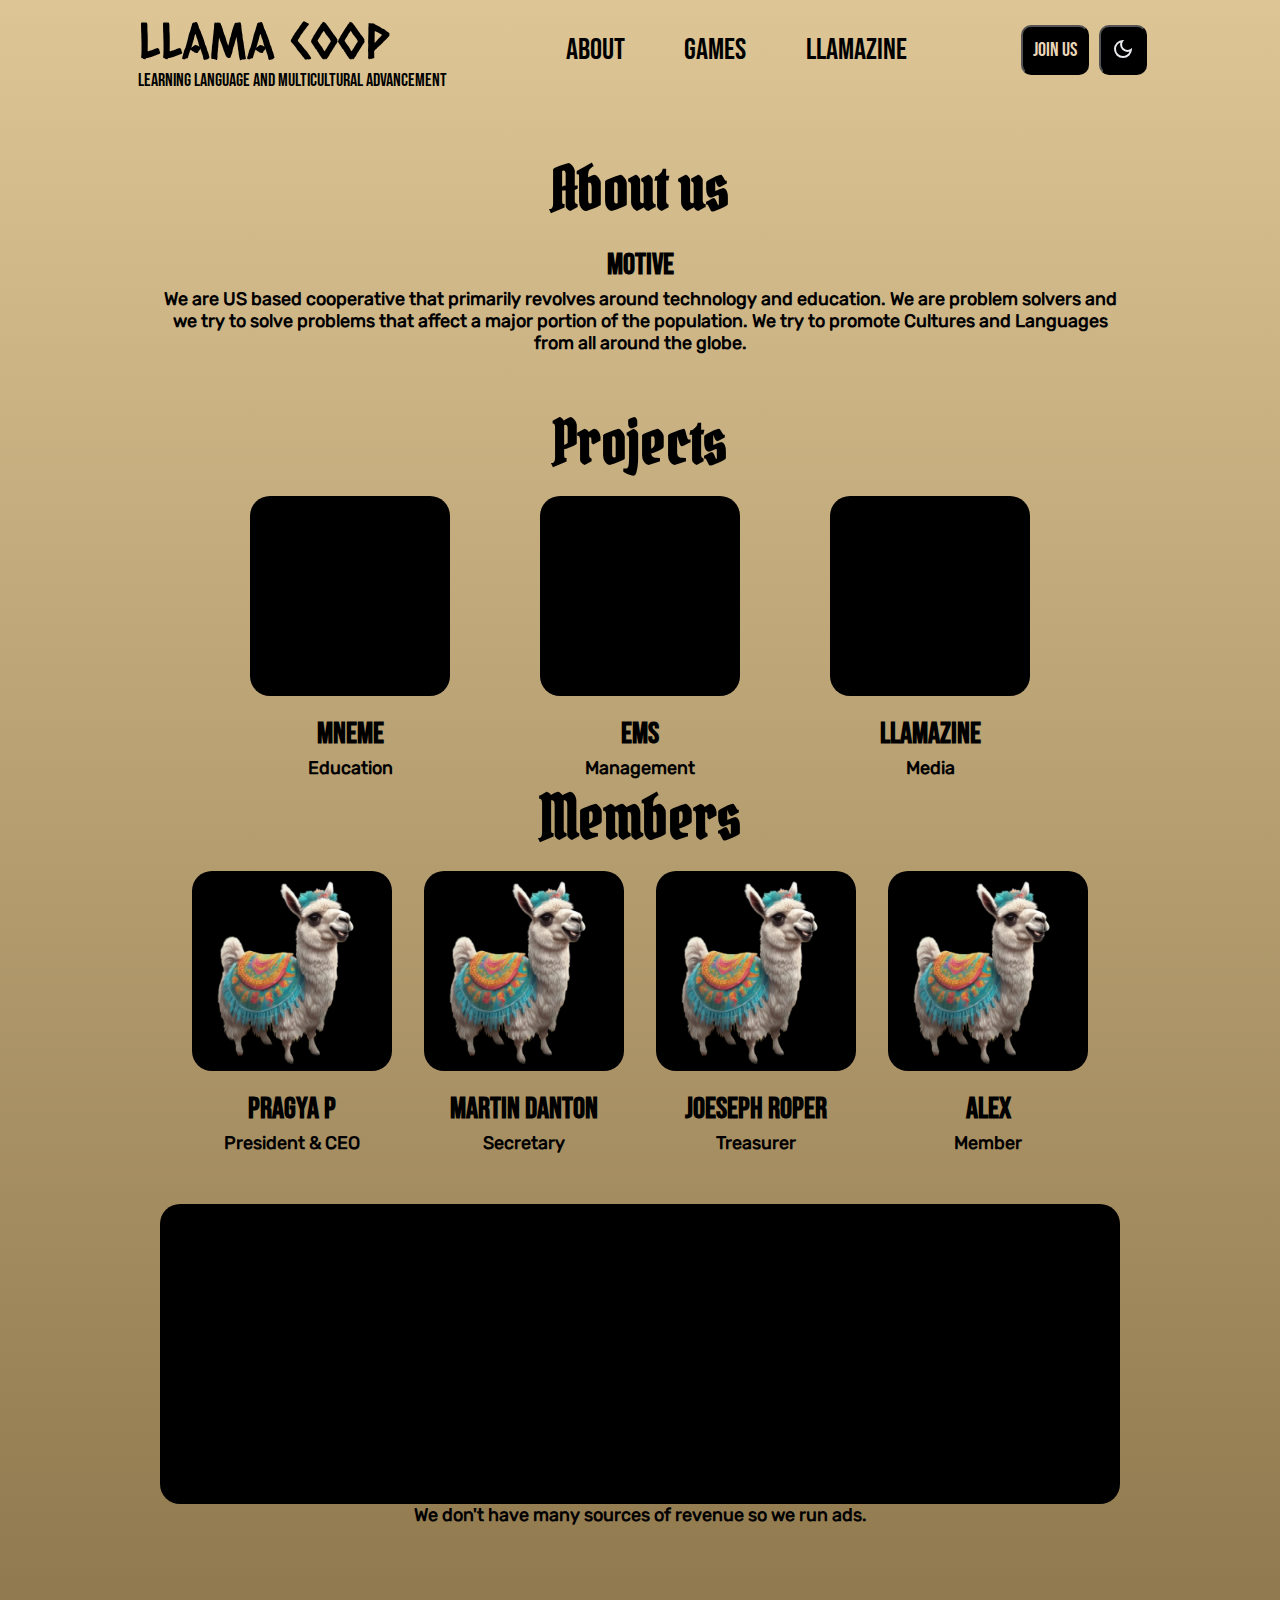
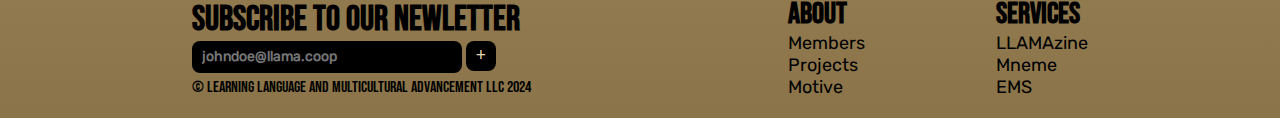
==== about.html @ 83cfc3ed "initial commit" ====
<!DOCTYPE html>
<html lang="en">

<head>
    <meta charset="UTF-8">
    <meta name="viewport" content="width=device-width, initial-scale=1.0">
    <link rel="stylesheet" href="global.css">
    <link rel="stylesheet" href="games.css">
    <title>About | Learning, Langugae And Multicultural Advancement</title>
</head>

<body>
    <header>
        <div class="headLogo">
            <a href="index.html">
                <h1>LLAMA Coop</h1>
                <p>Learning Language And Multicultural Advancement</p>
            </a>
        </div>
        <div>
            <nav>
                <a href="about.html">About</a>
                <a href="games.html">Games</a>
                <a href="zine.html">Llamazine</a>
            </nav>
        </div>
        <div class="headbtns">
            <button class="joinbtn" onclick="window.location.href='membershipform.html'">Join Us</button>
            <button data-theme-toggle><img src="/images/light_mode_24dp_FILL0_wght400_GRAD0_opsz24.svg"
                    id="themebtn"></button>
            <button onclick="menuToggle()" class="hamMenu" id="menubtnbg"><img
                    src="/images/menu_24dp_FILL0_wght400_GRAD0_opsz24.svg" id="menubtn"></button>
        </div>
    </header>

    <main>
        <section class="section section1">
            <div>
                <h2>About us</h2>
                <h3>Motive</h3>
                <p>We are US based cooperative that primarily revolves around technology and education. We are problem solvers and we try to solve problems that affect a major portion of the population. We try to promote Cultures and Languages from all around the globe.</p>
            </div>
        </section>
        <section class="section section2">
            <h2>Projects</h2>
            <div class="cards">
                <div class="card">
                    <a href="#"><img src="/images/icons8-arcade-100.png"></a>
                    <h3>Mneme</h3>
                    <p>Education</p>
                </div>
                <div class="card">
                    <a href="#"><img src="/images/icons8-arcade-100.png"></a>
                    <h3>EMS</h3>
                    <p>Management</p>
                </div>
                <div class="card">
                    <a href="#"><img src="/images/icons8-arcade-100.png"></a>
                    <h3>LLAMAzine</h3>
                    <p>Media</p>
                </div>
            </div>
        </section>

        <section class="section section2">
            <h2>Members</h2>
            <div class="cards">
                <div class="card">
                    <a href="#"><img src="/images/llama1.png"></a>
                    <h3>Pragya P</h3>
                    <p>President & CEO</p>
                </div>
                <div class="card">
                    <a href="#"><img src="/images/llama1.png"></a>
                    <h3>Martin Danton</h3>
                    <p>Secretary</p>
                </div>
                <div class="card">
                    <a href="#"><img src="/images/llama1.png"></a>
                    <h3>Joeseph Roper</h3>
                    <p>Treasurer</p>
                </div>
                <div class="card">
                    <a href="#"><img src="/images/llama1.png"></a>
                    <h3>Alex</h3>
                    <p>Member</p>
                </div>
            </div>
        </section>
        
        <section class="section section3">
            <!--ADVERTS-->
            <div class="ad"></div>
            <p class="adpara">We don't have many sources of revenue so we run ads.</p>
        </section>
    </main>

    <footer>
        <div class="newsletterform">
            <h2>Subscribe to our Newletter</h2>
            <form>
                <input type="email" id="mail_input" placeholder="johndoe@llama.coop">
                <input type="submit" id="submitbtn" value="+">
            </form>
            <div class="copyright">© Learning Language And Multicultural Advancement LLC 2024</div>
        </div>
        <div class="footerlinks">
            <div class="Col">
                <h3>About</h3>
                <a href="#">Members</a>
                <a href="#">Projects</a>
                <a href="#">Motive</a>
            </div>
            <div class="Col">
                <h3>Services</h3>
                <a href="zine.html">LLAMAzine</a>
                <a href="#">Mneme</a>
                <a href="#">EMS</a>
            </div>
        </div>
    </footer>

    <div id="sideMenu">
        <a href="membershipform.html">Join Us</a>
        <a href="about.html">About</a>
        <a href="games.html">Games</a>
        <a href="zine.html">LLAMAzine</a>
        <img src="/images/llama3.png" id="menullama">
    </div>

    <script src="theme.js"></script>
    <script src="menu.js"></script>
</body>

</html>
---- global.css ----
@font-face {
    font-family: 'Jacquard';
    font-weight: normal;
    font-style: normal;
    src: url('/fonts/Jacquard_12/Jacquard12-Regular.ttf');
}

@font-face {
    font-family: 'Danfo';
    font-weight: normal;
    font-style: normal;
    src: url('/fonts/Danfo/Danfo-Regular-VariableFont_ELSH.ttf');
}

@font-face {
    font-family: 'Bebas_Neue';
    font-weight: normal;
    font-style: normal;
    src: url('/fonts/Bebas_Neue/BebasNeue-Regular.ttf');
}

@font-face {
    font-family: 'Roboto';
    font-weight: normal;
    font-style: normal;
    src: url('/fonts/Rubik/Rubik-VariableFont_wght.ttf');
}

@font-face {
    font-family: 'PirateOne';
    font-weight: normal;
    font-style: normal;
    src: url('/fonts/Pirata_One/PirataOne-Regular.ttf');
}

@font-face {
    font-family: 'Ceasar_Dressing';
    font-weight: normal;
    font-style: normal;
    src: url('/fonts/Caesar_Dressing/CaesarDressing-Regular.ttf');
}

* {
    margin: 0px;
    padding: 0px;
    font-family: Sofia Sans;
    transition: 0.5s ease-in-out;
}

:root {
    --bg: #E9D6B8;
    --g1: linear-gradient(#ddc595, #8b7449);
    --tc: black;
    --lc: ;
    --btc: #E9D6B8;
    --invert: invert(100%);
    --invertoff: invert(0%);
    /*Link-Colour*/
}

[data-theme="light"] {
    --bg: #E9D6B8;
    --g1: linear-gradient(#ddc595, #8b7449);
    --tc: black;
    --lc: ;
    --btc: #E9D6B8;
    --invert: invert(100%);
    --invertoff: invert(0%);
    /*Link-Colour*/
}

[data-theme="dark"] {
    --bg: #E9D6B8;
    --g1: linear-gradient(black, #4a3d28);
    --tc: white;
    --lc: ;
    --btc: black;
    --invert: invert(0%);
    --invertoff: invert(100%);
    /*Link-Colour*/
}

a {
    text-decoration: none;
}

body {
    background-image: var(--g1);
    min-height: 100vh;
    overflow-x: hidden;
}

/*Removing the scrollbar*/
body::-webkit-scrollbar {
    display: none;
}

/*Header*/
header {
    display: flex;
    width: 80%;
    margin: auto;
    justify-content: space-between;
    align-items: center;
    height: 100px;
    min-width: 950px;
}

.headLogo h1 {
    font-weight: 500;
    font-size: 50px;
    color: var(--tc);
    padding: 0px 10px;
    margin-top: 10px;
    border-radius: 10px 10px 0px 0px;
    font-family: Ceasar_Dressing;
}

.headLogo p {
    color: var(--tc);
    padding: 0px 10px 10px 10px;
    border-radius: 0px 0px 10px 10px;
    font-size: 18px;
    font-weight: 500;
    font-family: Bebas_Neue;
}

nav {
    width: max-content;
    min-width: 400px;
    display: flex;
}

nav a {
    text-decoration: none;
    color: var(--tc);
    margin: auto;
    font-weight: 550;
    font-size: 30px;
    font-family: Bebas_Neue;
}

.hamMenu {
    display: none;
    z-index: 1;
}

.headbtns {
    display: flex;
    align-items: center;
    justify-content: space-evenly;
}

.headbtns button {
    padding: 10px;
    border-radius: 10px;
    background-color: var(--tc);
    color: var(--btc);
    font-size: 20px;
    font-family: Bebas_Neue;
    margin: 0px 5px;
    height: 50px;
}

/*BODY*/
main {
    width: 75%;
    margin: auto;
    display: flex;
    flex-direction: column;
    min-width: 900px;
}

.section {
    display: flex;
    align-items: center;
    margin: 50px auto;
}

.section h2 {
    font-size: 60px;
    font-family: PirateOne;
    color: var(--tc);
}

.section p {
    font-size: 18px;
    font-family: Roboto;
    font-weight: 600;
    color: var(--tc);
}

/*SECTION 1*/
.section1_content {
    width: 60%;
    margin: auto;
    display: flex;
    flex-direction: column;
    justify-content: space-between;
    align-items: center;
    height: auto;
}

.section1_text {
    margin: 0px 0px 30px 0px;
}

.section1 img {
    margin: auto;
    width: 20%;
    min-width: 280px;
    margin: 15px;
    border-radius: 20px;
}

#introLinks {
    display: flex;
    justify-content: space-between;
    width: 100%;
}

#introLinks div {
    display: flex;
}

#introLinks a {
    text-decoration: none;
    color: var(--btc);
    background-color: var(--tc);
    border-radius: 8px;
    display: flex;
    align-items: center;
    justify-content: center;
}

.productsbtns a {
    color: var(--btc);
    font-size: 20px;
    font-family: Bebas_Neue;
    padding: 10px;
    margin: 0px 15px;
}

.mediabtns a {
    padding: 5px;
    margin: 0px 5px;
    width: 30px;
    height: 30px;
}

.mediabtns a svg {
    filter: var(--invert);
}



/*SECTION 3*/
.section-para {
    margin: auto;
    width: 45%;
    min-height: 200px;
    height: max-content;
    background-color: var(--tc);
    padding: 20px;
    border-radius: 8px;
}

.section-para ul li {
    font-family: Roboto;
    display: flex;
    align-items: center;
    font-size: 18px;
}

.section-para ul,
.section-para h2 {
    color: var(--btc);
}

.section-links {
    width: 50%;
    margin: auto;
    min-width: 450px;
    height: max-content;
}

.venture-links,
.social-links {
    display: flex;
    flex-direction: row;
    width: 100%;
    margin: auto;
}

.venture-links section,
.social-links section {
    border-radius: 8px;
    background-color: var(--tc);
    margin: 5px auto;
}

.venture-links section a {
    width: 100%;
    display: flex;
    justify-content: center;
    align-items: center;
    height: 100%;
}

.linkimg {
    width: 60%;
    margin: auto;
}

.social-links section svg,
.venture-links section img {
    filter: var(--invert);
}

.venture-links section {
    height: 200px;
    width: 45%;
}

.social-links section a {
    width: 80px;
    height: 80px;
}

/*FOOTER*/
footer {
    width: 100%;
    display: flex;
    align-items: center;
    padding: 20px;
    align-items: center;
    justify-content: space-between;
    width: 70%;
    margin: auto;
    min-width: 850px;
}

.newsletterform h2 {
    font-family: Bebas_Neue;
    font-size: 35px;
    color: var(--tc);
}

#mail_input {
    height: 30px;
    width: 250px;
    border: none;
    border-radius: 8px;
    background-color: var(--tc);
    color: var(--btc);
    padding: 1px 10px;
    font-size: 14px;
    font-weight: 600;
    font-family: Roboto;
}

#submitbtn {
    width: 30px;
    height: 30px;
    border: none;
    border-radius: 8px;
    background-color: var(--tc);
    color: var(--btc);
    font-size: 18px;
    font-weight: 800;
}

.footerlinks {
    display: flex;
    min-width: 300px;
    align-items: center;
    justify-content: space-between;
}

.footerlinks h3 {
    font-family: Bebas_Neue;
    font-size: 30px;
    color: var(--tc);
}

.footerlinks a {
    text-decoration: none;
    font-size: 18px;
    font-weight: 500;
    color: var(--tc);
    font-family: Roboto;
}

.Col {
    display: flex;
    flex-direction: column;
}

.copyright {
    margin-top: 5px;
    font-size: 16px;
    font-family: Bebas_Neue;
    color: var(--tc);
}

/*SIDE MENU*/
#sideMenu {
    width: 100%;
    height: 100vh;
    background-color: var(--btc);
    position: fixed;
    z-index: 0;
    top: 0;
    left: 0;
    display: flex;
    flex-direction: column;
    align-items: center;
    justify-content: space-evenly;
    opacity: 0%;
    transition: 0.5s ease-in-out;
    display: none;
}

#sideMenu a {
    text-decoration: none;
    color: var(--tc);
    font-family: Bebas_Neue;
    font-size: 40px;
    width: 100%;
    text-align: center;
}

#menullama {
    width: 250px;
}

/*TABLET VIEW*/
@media only screen and (max-width:1020px) {
    header {
        min-width: 750px;
    }

    nav {
        display: none;
    }

    .hamMenu {
        display: inline;
    }

    .hamMenu img {
        filter: var(--invertoff);
    }

    main {
        width: 90%;
        margin: auto;
        min-width: 650px;
    }

    .section1 img {
        min-width: 200px;
    }

    .section h2 {
        font-size: 50px;
    }

    .section p {
        font-size: 18px;
    }

    .section2 {
        width: 95%;
    }

    .section-links {
        min-width: 350px;
    }

    .venture-links section {
        height: 190px;
    }

    .social-links section {
        width: 60px;
        height: 60px;
    }

    footer {
        min-width: 700px;
    }

    #sideMenu {
        display: flex;
        z-index: -1;
    }
}

/*PHONES*/
@media only screen and (max-width:760px) {


    header {
        width: 95%;
        min-width: 200px;
    }

    .headLogo h1 {
        font-weight: 500;
        font-size: 35px;
    }

    .headLogo p {
        font-size: 12px;
        font-weight: 500;
    }

    .headbtns button {
        padding: 8px;
        font-size: 18px;
        font-family: Bebas_Neue;
    }

    .joinbtn {
        display: none;
    }

    main {
        width: 90%;
        min-width: 200px;
    }

    .section h2 {
        font-size: 45px;
    }

    .section p {
        font-size: 18px;
    }

    .section1_content {
        width: 95%;
    }

    .section1 {
        flex-direction: column;
        height: auto;
        width: 90%;
    }

    .section1 img {
        min-width: 200px;
        width: 100%;
    }

    #introLinks {
        flex-direction: column;
    }

    .productsbtns a,
    .mediabtns a {
        margin: 10px 5px;
    }

    .section2 {
        width: 90%;
    }

    .section3 {
        flex-direction: column;
    }

    .section-para {
        width: 90%;
    }

    .section-para h2 {
        font-size: 40px;
    }

    .section-links {
        min-width: 250px;
        width: 100%;
    }

    .venture-links {
        width: 100%;
        justify-content: space-between;
    }

    .venture-links section {
        width: 48%;
        margin: 5px 0px;
        height: 150px;
    }

    .social-links {
        width: 100%;
        justify-content: space-between;
    }

    .social-links section {
        margin: 5px 0px;
    }

    footer {
        width: 90%;
        min-width: 200px;
        flex-direction: column;
    }

    .newsletterform {
        margin: 10px 0px;
    }
}
---- games.css ----
section {
    margin: 50px auto;
}

section h2,
section p {
    text-align: center;
}

section h3 {
    font-family: Bebas_Neue;
    font-size: 30px;
    text-align: center;
    margin: 20px auto 5px auto;
    color: var(--tc);
}

.section2 {
    margin: 0px;
    flex-direction: column;
}

.section3 {
    display: flex;
    flex-direction: column;
    width: 100%;
}

.ad {
    border-radius: 20px;
    width: 100%;
    height: 300px;
    background-color: var(--tc);
}

.cards {
    display: flex;
    align-items: center;
    justify-content: space-evenly;
    width: 100%;
    flex-wrap: wrap;
}

.card a {
    display: flex;
    align-items: center;
    justify-content: center;
    width: 200px;
    height: 200px;
    background-color: var(--tc);
    border-radius: 20px;
    margin: 15px auto;
}

.card img {
    width: 100%;
    height: 100%;
    object-fit: cover;
    overflow: hidden;
    margin: auto;
}

.card h3 {
    font-family: Bebas_Neue;
    font-size: 30px;
}

.card p {
    font-family: Roboto;
}

#membershipform {
    display: flex;
    flex-direction: column;
    width: 75%;
}

#membershipform label,
#membershipform input, #membershipform button {
    color: var(--tc);
    font-family: Bebas_Neue;
    font-size: 25px;
}

#membershipform input, #membershipform textarea, #membershipform button {
    font-size: 20px;
    border-radius: 8px;
    background-color: var(--tc);
    color: var(--btc);
    padding: 2px 15px;
    margin-bottom: 15px;
}

/*PHONES*/
@media only screen and (max-width:760px) {
    .cards {
        flex-direction: column;
    }

    .card {
        margin: 20px 0px;
    }
}
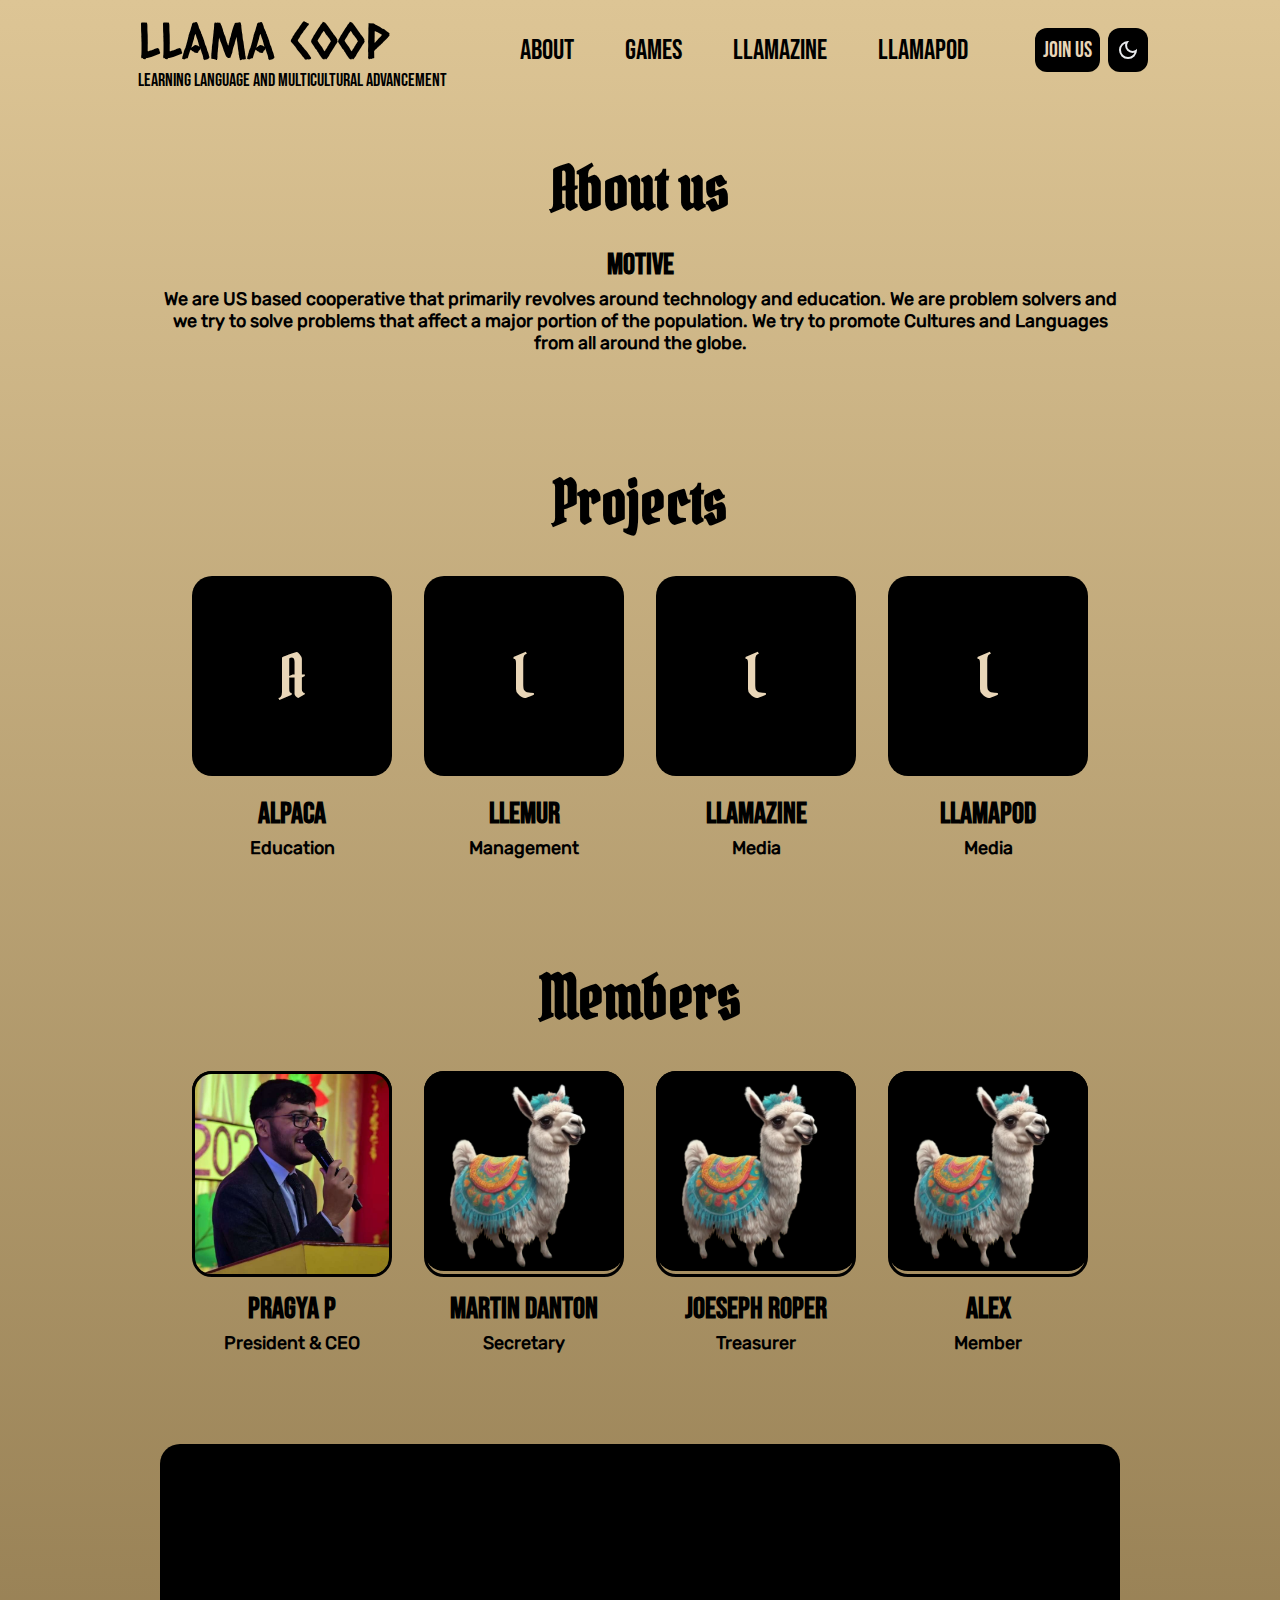
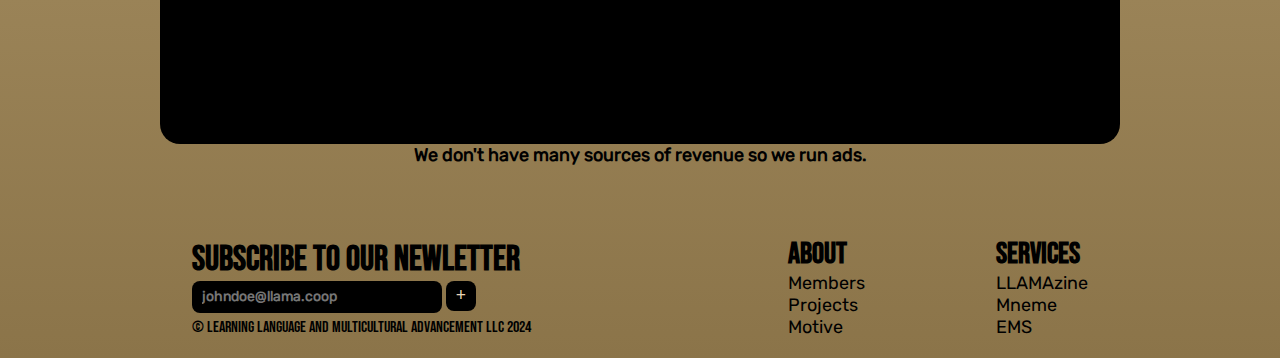
==== commit bdc1d77b: "idk what I did" ====
--- a/about.html
+++ b/about.html
@@ -22,6 +22,7 @@
                 <a href="about.html">About</a>
                 <a href="games.html">Games</a>
                 <a href="zine.html">Llamazine</a>
+                <a href="pod.html">Llamapod</a>
             </nav>
         </div>
         <div class="headbtns">
@@ -41,47 +42,52 @@
                 <p>We are US based cooperative that primarily revolves around technology and education. We are problem solvers and we try to solve problems that affect a major portion of the population. We try to promote Cultures and Languages from all around the globe.</p>
             </div>
         </section>
-        <section class="section section2">
+        <section class="section section2 cards-section">
             <h2>Projects</h2>
             <div class="cards">
-                <div class="card">
-                    <a href="#"><img src="/images/icons8-arcade-100.png"></a>
-                    <h3>Mneme</h3>
+                <div class="card project">
+                    <a href="https://joedev.xyz/mneme" target="_blank">A</a>
+                    <h3>Alpaca</h3>
                     <p>Education</p>
                 </div>
-                <div class="card">
-                    <a href="#"><img src="/images/icons8-arcade-100.png"></a>
-                    <h3>EMS</h3>
+                <div class="card project">
+                    <a href="https://llama.coop/llemur" target="_blank">L</a>
+                    <h3>LLemur</h3>
                     <p>Management</p>
                 </div>
-                <div class="card">
-                    <a href="#"><img src="/images/icons8-arcade-100.png"></a>
+                <div class="card project">
+                    <a href="zine.html">L</a>
                     <h3>LLAMAzine</h3>
+                    <p>Media</p>
+                </div>
+                <div class="card project">
+                    <a href="pod.html">L</a>
+                    <h3>LLAMApod</h3>
                     <p>Media</p>
                 </div>
             </div>
         </section>
 
-        <section class="section section2">
+        <section class="section section2 cards-section">
             <h2>Members</h2>
             <div class="cards">
-                <div class="card">
-                    <a href="#"><img src="/images/llama1.png"></a>
+                <div class="card member">
+                    <a href="https://kiztbz.xyz/"><img src="/images/president.jpg" alt="Pragya P a.k.a kiztbz - President and CEO of LLAMA coop"></a>
                     <h3>Pragya P</h3>
                     <p>President & CEO</p>
                 </div>
-                <div class="card">
-                    <a href="#"><img src="/images/llama1.png"></a>
+                <div class="card member">
+                    <a href="#"><img src="/images/llama1.png" alt="Martin Danton a.k.a mart1d4 - Secretary of LLAMA coop"></a>
                     <h3>Martin Danton</h3>
                     <p>Secretary</p>
                 </div>
-                <div class="card">
-                    <a href="#"><img src="/images/llama1.png"></a>
+                <div class="card member">
+                    <a href="https://joedev.xyz/"><img src="/images/llama1.png" alt="Joeseph Roper a.k.a joewrotehaikus - Treasurer of LLAMA coop"></a>
                     <h3>Joeseph Roper</h3>
                     <p>Treasurer</p>
                 </div>
-                <div class="card">
-                    <a href="#"><img src="/images/llama1.png"></a>
+                <div class="card member">
+                    <a href="#"><img src="/images/llama1.png" alt="Alexis a.k.a hmtici - member of LLAMA Coop"></a>
                     <h3>Alex</h3>
                     <p>Member</p>
                 </div>
@@ -125,6 +131,7 @@
         <a href="about.html">About</a>
         <a href="games.html">Games</a>
         <a href="zine.html">LLAMAzine</a>
+        <a href="pod.html">Llamapod</a>
         <img src="/images/llama3.png" id="menullama">
     </div>
 
--- a/global.css
+++ b/global.css
@@ -1,616 +1,642 @@
 @font-face {
-    font-family: 'Jacquard';
-    font-weight: normal;
-    font-style: normal;
-    src: url('/fonts/Jacquard_12/Jacquard12-Regular.ttf');
+  font-family: "Jacquard";
+  font-weight: normal;
+  font-style: normal;
+  src: url("/fonts/Jacquard_12/Jacquard12-Regular.ttf");
 }
 
 @font-face {
-    font-family: 'Danfo';
-    font-weight: normal;
-    font-style: normal;
-    src: url('/fonts/Danfo/Danfo-Regular-VariableFont_ELSH.ttf');
+  font-family: "Danfo";
+  font-weight: normal;
+  font-style: normal;
+  src: url("/fonts/Danfo/Danfo-Regular-VariableFont_ELSH.ttf");
 }
 
 @font-face {
-    font-family: 'Bebas_Neue';
-    font-weight: normal;
-    font-style: normal;
-    src: url('/fonts/Bebas_Neue/BebasNeue-Regular.ttf');
+  font-family: "Bebas_Neue";
+  font-weight: normal;
+  font-style: normal;
+  src: url("/fonts/Bebas_Neue/BebasNeue-Regular.ttf");
 }
 
 @font-face {
-    font-family: 'Roboto';
-    font-weight: normal;
-    font-style: normal;
-    src: url('/fonts/Rubik/Rubik-VariableFont_wght.ttf');
+  font-family: "Roboto";
+  font-weight: normal;
+  font-style: normal;
+  src: url("/fonts/Rubik/Rubik-VariableFont_wght.ttf");
 }
 
 @font-face {
-    font-family: 'PirateOne';
-    font-weight: normal;
-    font-style: normal;
-    src: url('/fonts/Pirata_One/PirataOne-Regular.ttf');
+  font-family: "PirateOne";
+  font-weight: normal;
+  font-style: normal;
+  src: url("/fonts/Pirata_One/PirataOne-Regular.ttf");
 }
 
 @font-face {
-    font-family: 'Ceasar_Dressing';
-    font-weight: normal;
-    font-style: normal;
-    src: url('/fonts/Caesar_Dressing/CaesarDressing-Regular.ttf');
+  font-family: "Ceasar_Dressing";
+  font-weight: normal;
+  font-style: normal;
+  src: url("/fonts/Caesar_Dressing/CaesarDressing-Regular.ttf");
 }
 
 * {
-    margin: 0px;
-    padding: 0px;
-    font-family: Sofia Sans;
-    transition: 0.5s ease-in-out;
+  margin: 0px;
+  padding: 0px;
+  font-family: Sofia Sans;
+  transition: 0.5s ease-in-out;
 }
 
 :root {
-    --bg: #E9D6B8;
-    --g1: linear-gradient(#ddc595, #8b7449);
-    --tc: black;
-    --lc: ;
-    --btc: #E9D6B8;
-    --invert: invert(100%);
-    --invertoff: invert(0%);
-    /*Link-Colour*/
+  --bg: #e9d6b8;
+  --g1: linear-gradient(#ddc595, #8b7449);
+  --tc: black;
+  --lc: ;
+  --btc: #e9d6b8;
+  --invert: invert(100%);
+  --invertoff: invert(0%);
+  /*Link-Colour*/
 }
 
 [data-theme="light"] {
-    --bg: #E9D6B8;
-    --g1: linear-gradient(#ddc595, #8b7449);
-    --tc: black;
-    --lc: ;
-    --btc: #E9D6B8;
-    --invert: invert(100%);
-    --invertoff: invert(0%);
-    /*Link-Colour*/
+  --bg: #e9d6b8;
+  --g1: linear-gradient(#ddc595, #8b7449);
+  --tc: black;
+  --lc: ;
+  --btc: #e9d6b8;
+  --invert: invert(100%);
+  --invertoff: invert(0%);
+  /*Link-Colour*/
 }
 
 [data-theme="dark"] {
-    --bg: #E9D6B8;
-    --g1: linear-gradient(black, #4a3d28);
-    --tc: white;
-    --lc: ;
-    --btc: black;
-    --invert: invert(0%);
-    --invertoff: invert(100%);
-    /*Link-Colour*/
+  --bg: #e9d6b8;
+  --g1: linear-gradient(black, #4a3d28);
+  --tc: white;
+  --lc: ;
+  --btc: black;
+  --invert: invert(0%);
+  --invertoff: invert(100%);
+  /*Link-Colour*/
 }
 
 a {
-    text-decoration: none;
+  text-decoration: none;
 }
 
 body {
-    background-image: var(--g1);
-    min-height: 100vh;
-    overflow-x: hidden;
+  background-image: var(--g1);
+  min-height: 100vh;
+  overflow-x: hidden;
 }
 
 /*Removing the scrollbar*/
 body::-webkit-scrollbar {
-    display: none;
+  display: none;
 }
 
 /*Header*/
 header {
-    display: flex;
-    width: 80%;
-    margin: auto;
-    justify-content: space-between;
-    align-items: center;
-    height: 100px;
-    min-width: 950px;
+  display: flex;
+  width: 80%;
+  margin: auto;
+  justify-content: space-between;
+  align-items: center;
+  height: 100px;
+  min-width: 950px;
 }
 
 .headLogo h1 {
-    font-weight: 500;
-    font-size: 50px;
-    color: var(--tc);
-    padding: 0px 10px;
-    margin-top: 10px;
-    border-radius: 10px 10px 0px 0px;
-    font-family: Ceasar_Dressing;
+  font-weight: 500;
+  font-size: 50px;
+  color: var(--tc);
+  padding: 0px 10px;
+  margin-top: 10px;
+  border-radius: 10px 10px 0px 0px;
+  font-family: Ceasar_Dressing;
 }
 
 .headLogo p {
-    color: var(--tc);
-    padding: 0px 10px 10px 10px;
-    border-radius: 0px 0px 10px 10px;
-    font-size: 18px;
-    font-weight: 500;
-    font-family: Bebas_Neue;
+  color: var(--tc);
+  padding: 0px 10px 10px 10px;
+  border-radius: 0px 0px 10px 10px;
+  font-size: 18px;
+  font-weight: 500;
+  font-family: Bebas_Neue;
 }
 
 nav {
-    width: max-content;
-    min-width: 400px;
-    display: flex;
+  width: max-content;
+  min-width: 500px;
+  display: flex;
 }
 
 nav a {
-    text-decoration: none;
-    color: var(--tc);
-    margin: auto;
-    font-weight: 550;
-    font-size: 30px;
-    font-family: Bebas_Neue;
+  text-decoration: none;
+  color: var(--tc);
+  margin: auto;
+  font-weight: 500;
+  font-size: 28px;
+  font-family: Bebas_Neue;
 }
 
 .hamMenu {
-    display: none;
-    z-index: 1;
+  display: none;
+  z-index: 1;
 }
 
 .headbtns {
-    display: flex;
-    align-items: center;
-    justify-content: space-evenly;
+  display: flex;
+  align-items: center;
+  justify-content: space-evenly;
+}
+
+button {
+  display: flex;
+  align-items: center;
 }
 
 .headbtns button {
-    padding: 10px;
-    border-radius: 10px;
-    background-color: var(--tc);
-    color: var(--btc);
-    font-size: 20px;
-    font-family: Bebas_Neue;
-    margin: 0px 5px;
-    height: 50px;
+  border: none;
+  padding: 8px;
+  border-radius: 12px;
+  background-color: var(--tc);
+  color: var(--btc);
+  font-size: 22px;
+  font-family: Bebas_Neue;
+  margin: 0px 4px;
+  height: 44px;
 }
 
 /*BODY*/
 main {
-    width: 75%;
-    margin: auto;
-    display: flex;
-    flex-direction: column;
-    min-width: 900px;
+  width: 75%;
+  margin: auto;
+  display: flex;
+  flex-direction: column;
+  min-width: 900px;
 }
 
 .section {
-    display: flex;
-    align-items: center;
-    margin: 50px auto;
+  display: flex;
+  align-items: center;
+  margin: 50px auto;
+}
+
+.cards-section{
+  margin: 40px 0px !important;
+}
+
+.cards-section h2{
+  margin: 20px auto;
+}
+
+.member img{
+  border-radius: 20px;
+  border: 3px solid var(--tc);
 }
 
 .section h2 {
-    font-size: 60px;
-    font-family: PirateOne;
-    color: var(--tc);
+  font-size: 60px;
+  font-family: PirateOne;
+  color: var(--tc);
 }
 
 .section p {
-    font-size: 18px;
-    font-family: Roboto;
-    font-weight: 600;
-    color: var(--tc);
+  font-size: 18px;
+  font-family: Roboto;
+  font-weight: 600;
+  color: var(--tc);
 }
 
 /*SECTION 1*/
 .section1_content {
-    width: 60%;
-    margin: auto;
-    display: flex;
-    flex-direction: column;
-    justify-content: space-between;
-    align-items: center;
-    height: auto;
+  width: 60%;
+  margin: auto;
+  display: flex;
+  flex-direction: column;
+  justify-content: space-between;
+  align-items: center;
+  height: auto;
 }
 
 .section1_text {
-    margin: 0px 0px 30px 0px;
+  margin: 0px 0px 30px 0px;
 }
 
 .section1 img {
-    margin: auto;
-    width: 20%;
-    min-width: 280px;
-    margin: 15px;
-    border-radius: 20px;
+  margin: auto;
+  width: 20%;
+  min-width: 280px;
+  margin: 15px;
+  border-radius: 20px;
 }
 
 #introLinks {
-    display: flex;
-    justify-content: space-between;
-    width: 100%;
+  display: flex;
+  justify-content: space-between;
+  align-items: center;
+  width: 80%;
 }
 
 #introLinks div {
-    display: flex;
+  display: flex;
+  align-items: center;
+  justify-content: center;
 }
 
 #introLinks a {
-    text-decoration: none;
-    color: var(--btc);
-    background-color: var(--tc);
-    border-radius: 8px;
-    display: flex;
-    align-items: center;
-    justify-content: center;
+  text-decoration: none;
+  color: var(--btc);
+  background-color: var(--tc);
+  border-radius: 8px;
+  display: flex;
+  align-items: center;
+  justify-content: center;
 }
 
 .productsbtns a {
-    color: var(--btc);
-    font-size: 20px;
-    font-family: Bebas_Neue;
-    padding: 10px;
-    margin: 0px 15px;
+  color: var(--btc);
+  font-size: 20px;
+  font-family: Bebas_Neue;
+  padding: 10px;
+  margin: 0px 15px;
 }
 
 .mediabtns a {
-    padding: 5px;
-    margin: 0px 5px;
-    width: 30px;
-    height: 30px;
+  padding: 5px;
+  margin: 0px 5px;
+  width: 30px;
+  height: 30px;
 }
 
 .mediabtns a svg {
-    filter: var(--invert);
-}
-
-
+  filter: var(--invert);
+}
 
 /*SECTION 3*/
 .section-para {
-    margin: auto;
-    width: 45%;
-    min-height: 200px;
-    height: max-content;
-    background-color: var(--tc);
-    padding: 20px;
-    border-radius: 8px;
+  margin: auto;
+  width: 45%;
+  min-height: 200px;
+  height: max-content;
+  background-color: var(--tc);
+  padding: 20px;
+  border-radius: 8px;
 }
 
 .section-para ul li {
-    font-family: Roboto;
-    display: flex;
-    align-items: center;
-    font-size: 18px;
+  font-family: Roboto;
+  display: flex;
+  align-items: center;
+  font-size: 18px;
 }
 
 .section-para ul,
 .section-para h2 {
-    color: var(--btc);
+  color: var(--btc);
 }
 
 .section-links {
-    width: 50%;
-    margin: auto;
-    min-width: 450px;
-    height: max-content;
+  width: 50%;
+  margin: auto;
+  min-width: 450px;
+  height: max-content;
 }
 
 .venture-links,
 .social-links {
-    display: flex;
-    flex-direction: row;
-    width: 100%;
-    margin: auto;
+  display: flex;
+  flex-direction: row;
+  align-items: center;
+  width: 100%;
+  margin: auto;
 }
 
 .venture-links section,
 .social-links section {
-    border-radius: 8px;
-    background-color: var(--tc);
-    margin: 5px auto;
+  border-radius: 8px;
+  background-color: var(--tc);
+  margin: 5px auto;
 }
 
 .venture-links section a {
-    width: 100%;
-    display: flex;
-    justify-content: center;
-    align-items: center;
-    height: 100%;
+  width: 100%;
+  display: flex;
+  justify-content: center;
+  align-items: center;
+  height: 100%;
 }
 
 .linkimg {
-    width: 60%;
-    margin: auto;
+  width: 60%;
+  margin: auto;
 }
 
 .social-links section svg,
 .venture-links section img {
-    filter: var(--invert);
+  filter: var(--invert);
 }
 
 .venture-links section {
-    height: 200px;
-    width: 45%;
+  height: 200px;
+  width: 45%;
+}
+
+.social-links svg {
+  width: 50px;
+  height: 50px;
 }
 
 .social-links section a {
-    width: 80px;
-    height: 80px;
+  display: flex;
+  align-items: center;
+  justify-content: center;
+}
+
+.project a{
+  color: var(--btc);
+  font-size: 60px;
+  font-family: PirateOne;
 }
 
 /*FOOTER*/
 footer {
-    width: 100%;
-    display: flex;
-    align-items: center;
-    padding: 20px;
-    align-items: center;
-    justify-content: space-between;
-    width: 70%;
-    margin: auto;
-    min-width: 850px;
+  width: 100%;
+  display: flex;
+  align-items: center;
+  padding: 20px;
+  align-items: center;
+  justify-content: space-between;
+  width: 70%;
+  margin: auto;
+  min-width: 850px;
 }
 
 .newsletterform h2 {
-    font-family: Bebas_Neue;
-    font-size: 35px;
-    color: var(--tc);
+  font-family: Bebas_Neue;
+  font-size: 35px;
+  color: var(--tc);
 }
 
 #mail_input {
-    height: 30px;
-    width: 250px;
-    border: none;
-    border-radius: 8px;
-    background-color: var(--tc);
-    color: var(--btc);
-    padding: 1px 10px;
-    font-size: 14px;
-    font-weight: 600;
-    font-family: Roboto;
+  height: 30px;
+  width: 230px;
+  border: none;
+  border-radius: 8px;
+  background-color: var(--tc);
+  color: var(--btc);
+  padding: 1px 10px;
+  font-size: 14px;
+  font-weight: 600;
+  font-family: Roboto;
 }
 
 #submitbtn {
-    width: 30px;
-    height: 30px;
-    border: none;
-    border-radius: 8px;
-    background-color: var(--tc);
-    color: var(--btc);
-    font-size: 18px;
-    font-weight: 800;
+  width: 30px;
+  height: 30px;
+  border: none;
+  border-radius: 8px;
+  background-color: var(--tc);
+  color: var(--btc);
+  font-size: 18px;
+  font-weight: 800;
 }
 
 .footerlinks {
-    display: flex;
-    min-width: 300px;
-    align-items: center;
-    justify-content: space-between;
+  display: flex;
+  min-width: 300px;
+  align-items: center;
+  justify-content: space-between;
 }
 
 .footerlinks h3 {
-    font-family: Bebas_Neue;
-    font-size: 30px;
-    color: var(--tc);
+  font-family: Bebas_Neue;
+  font-size: 30px;
+  color: var(--tc);
 }
 
 .footerlinks a {
-    text-decoration: none;
-    font-size: 18px;
-    font-weight: 500;
-    color: var(--tc);
-    font-family: Roboto;
+  text-decoration: none;
+  font-size: 18px;
+  font-weight: 500;
+  color: var(--tc);
+  font-family: Roboto;
 }
 
 .Col {
-    display: flex;
-    flex-direction: column;
+  display: flex;
+  flex-direction: column;
 }
 
 .copyright {
-    margin-top: 5px;
-    font-size: 16px;
-    font-family: Bebas_Neue;
-    color: var(--tc);
+  margin-top: 5px;
+  font-size: 16px;
+  font-family: Bebas_Neue;
+  color: var(--tc);
 }
 
 /*SIDE MENU*/
 #sideMenu {
+  width: 100%;
+  height: 100vh;
+  background-color: var(--btc);
+  position: fixed;
+  z-index: 0;
+  top: 0;
+  left: 0;
+  display: flex;
+  flex-direction: column;
+  align-items: center;
+  justify-content: space-evenly;
+  opacity: 0%;
+  transition: 0.5s ease-in-out;
+  display: none;
+}
+
+#sideMenu a {
+  text-decoration: none;
+  color: var(--tc);
+  font-family: Bebas_Neue;
+  font-size: 40px;
+  width: 100%;
+  text-align: center;
+}
+
+#menullama {
+  width: 250px;
+}
+
+/*TABLET VIEW*/
+@media only screen and (max-width: 1020px) {
+  header {
+    min-width: 750px;
+  }
+
+  nav {
+    display: none;
+  }
+
+  .hamMenu {
+    display: inline;
+  }
+
+  .hamMenu img {
+    filter: var(--invertoff);
+  }
+
+  main {
+    width: 90%;
+    margin: auto;
+    min-width: 650px;
+  }
+
+  .section1 img {
+    min-width: 200px;
+  }
+
+  .section h2 {
+    font-size: 50px;
+  }
+
+  .section p {
+    font-size: 18px;
+  }
+
+  .section2 {
+    width: 95%;
+  }
+
+  .section-links {
+    min-width: 350px;
+  }
+
+  .venture-links section {
+    height: 190px;
+  }
+
+  footer {
+    min-width: 700px;
+  }
+
+  #sideMenu {
+    display: flex;
+    z-index: -1;
+  }
+}
+
+/*PHONES*/
+@media only screen and (max-width: 760px) {
+  header {
+    width: 95%;
+    min-width: 200px;
+  }
+
+  .headLogo h1 {
+    font-weight: 500;
+    font-size: 35px;
+  }
+
+  .headLogo p {
+    font-size: 12px;
+    font-weight: 500;
+  }
+
+  .headbtns button {
+    padding: 8px;
+    font-size: 18px;
+    font-family: Bebas_Neue;
+  }
+
+  .joinbtn {
+    display: none;
+  }
+
+  main {
+    width: 90%;
+    min-width: 200px;
+  }
+
+  .section h2 {
+    font-size: 45px;
+  }
+
+  .section p {
+    font-size: 18px;
+  }
+
+  .section1_content {
+    width: 95%;
+  }
+
+  .section1 {
+    flex-direction: column;
+    height: auto;
+    width: 90%;
+  }
+
+  .section1 img {
+    min-width: 200px;
     width: 100%;
-    height: 100vh;
-    background-color: var(--btc);
-    position: fixed;
-    z-index: 0;
-    top: 0;
-    left: 0;
-    display: flex;
+  }
+
+  #introLinks {
     flex-direction: column;
-    align-items: center;
-    justify-content: space-evenly;
-    opacity: 0%;
-    transition: 0.5s ease-in-out;
-    display: none;
-}
-
-#sideMenu a {
-    text-decoration: none;
-    color: var(--tc);
-    font-family: Bebas_Neue;
+  }
+
+  .productsbtns a,
+  .mediabtns a {
+    margin: 10px 5px;
+  }
+
+  .section2 {
+    width: 90%;
+  }
+
+  .section3 {
+    flex-direction: column;
+  }
+
+  .section-para {
+    width: 90%;
+  }
+
+  .section-para h2 {
     font-size: 40px;
+  }
+
+  .section-links {
+    min-width: 250px;
     width: 100%;
-    text-align: center;
-}
-
-#menullama {
-    width: 250px;
-}
-
-/*TABLET VIEW*/
-@media only screen and (max-width:1020px) {
-    header {
-        min-width: 750px;
-    }
-
-    nav {
-        display: none;
-    }
-
-    .hamMenu {
-        display: inline;
-    }
-
-    .hamMenu img {
-        filter: var(--invertoff);
-    }
-
-    main {
-        width: 90%;
-        margin: auto;
-        min-width: 650px;
-    }
-
-    .section1 img {
-        min-width: 200px;
-    }
-
-    .section h2 {
-        font-size: 50px;
-    }
-
-    .section p {
-        font-size: 18px;
-    }
-
-    .section2 {
-        width: 95%;
-    }
-
-    .section-links {
-        min-width: 350px;
-    }
-
-    .venture-links section {
-        height: 190px;
-    }
-
-    .social-links section {
-        width: 60px;
-        height: 60px;
-    }
-
-    footer {
-        min-width: 700px;
-    }
-
-    #sideMenu {
-        display: flex;
-        z-index: -1;
-    }
-}
-
-/*PHONES*/
-@media only screen and (max-width:760px) {
-
-
-    header {
-        width: 95%;
-        min-width: 200px;
-    }
-
-    .headLogo h1 {
-        font-weight: 500;
-        font-size: 35px;
-    }
-
-    .headLogo p {
-        font-size: 12px;
-        font-weight: 500;
-    }
-
-    .headbtns button {
-        padding: 8px;
-        font-size: 18px;
-        font-family: Bebas_Neue;
-    }
-
-    .joinbtn {
-        display: none;
-    }
-
-    main {
-        width: 90%;
-        min-width: 200px;
-    }
-
-    .section h2 {
-        font-size: 45px;
-    }
-
-    .section p {
-        font-size: 18px;
-    }
-
-    .section1_content {
-        width: 95%;
-    }
-
-    .section1 {
-        flex-direction: column;
-        height: auto;
-        width: 90%;
-    }
-
-    .section1 img {
-        min-width: 200px;
-        width: 100%;
-    }
-
-    #introLinks {
-        flex-direction: column;
-    }
-
-    .productsbtns a,
-    .mediabtns a {
-        margin: 10px 5px;
-    }
-
-    .section2 {
-        width: 90%;
-    }
-
-    .section3 {
-        flex-direction: column;
-    }
-
-    .section-para {
-        width: 90%;
-    }
-
-    .section-para h2 {
-        font-size: 40px;
-    }
-
-    .section-links {
-        min-width: 250px;
-        width: 100%;
-    }
-
-    .venture-links {
-        width: 100%;
-        justify-content: space-between;
-    }
-
-    .venture-links section {
-        width: 48%;
-        margin: 5px 0px;
-        height: 150px;
-    }
-
-    .social-links {
-        width: 100%;
-        justify-content: space-between;
-    }
-
-    .social-links section {
-        margin: 5px 0px;
-    }
-
-    footer {
-        width: 90%;
-        min-width: 200px;
-        flex-direction: column;
-    }
-
-    .newsletterform {
-        margin: 10px 0px;
-    }
-}+  }
+
+  .venture-links {
+    width: 100%;
+    justify-content: space-between;
+  }
+
+  .venture-links section {
+    width: 48%;
+    margin: 5px 0px;
+    height: 150px;
+  }
+
+  .social-links {
+    width: 100%;
+    justify-content: space-between;
+  }
+
+  .social-links section {
+    margin: 5px 0px;
+  }
+
+  footer {
+    width: 90%;
+    min-width: 200px;
+    flex-direction: column;
+  }
+
+  .newsletterform {
+    margin: 10px 0px;
+  }
+}
--- a/games.css
+++ b/games.css
@@ -5,6 +5,9 @@
 section h2,
 section p {
     text-align: center;
+    font-size: 60px;
+    font-family: PirateOne;
+    color: var(--tc);
 }
 
 section h3 {
